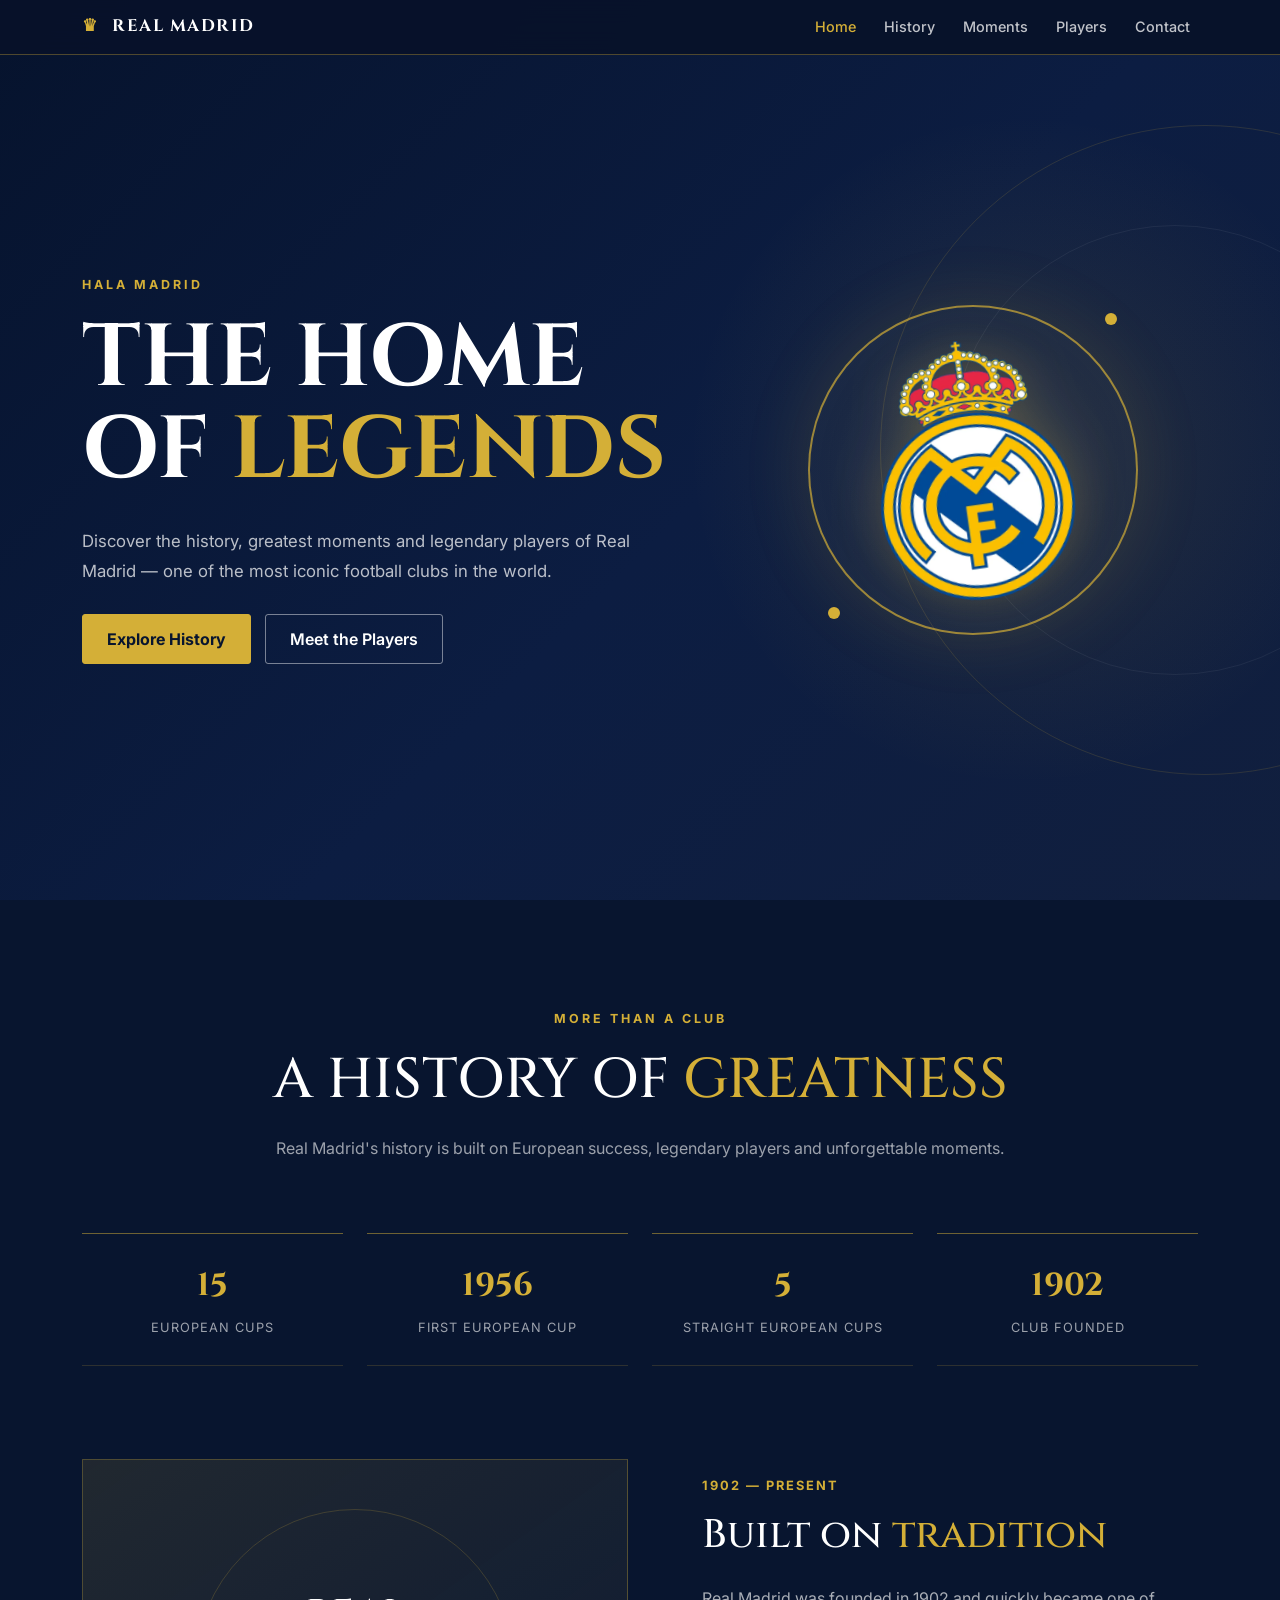
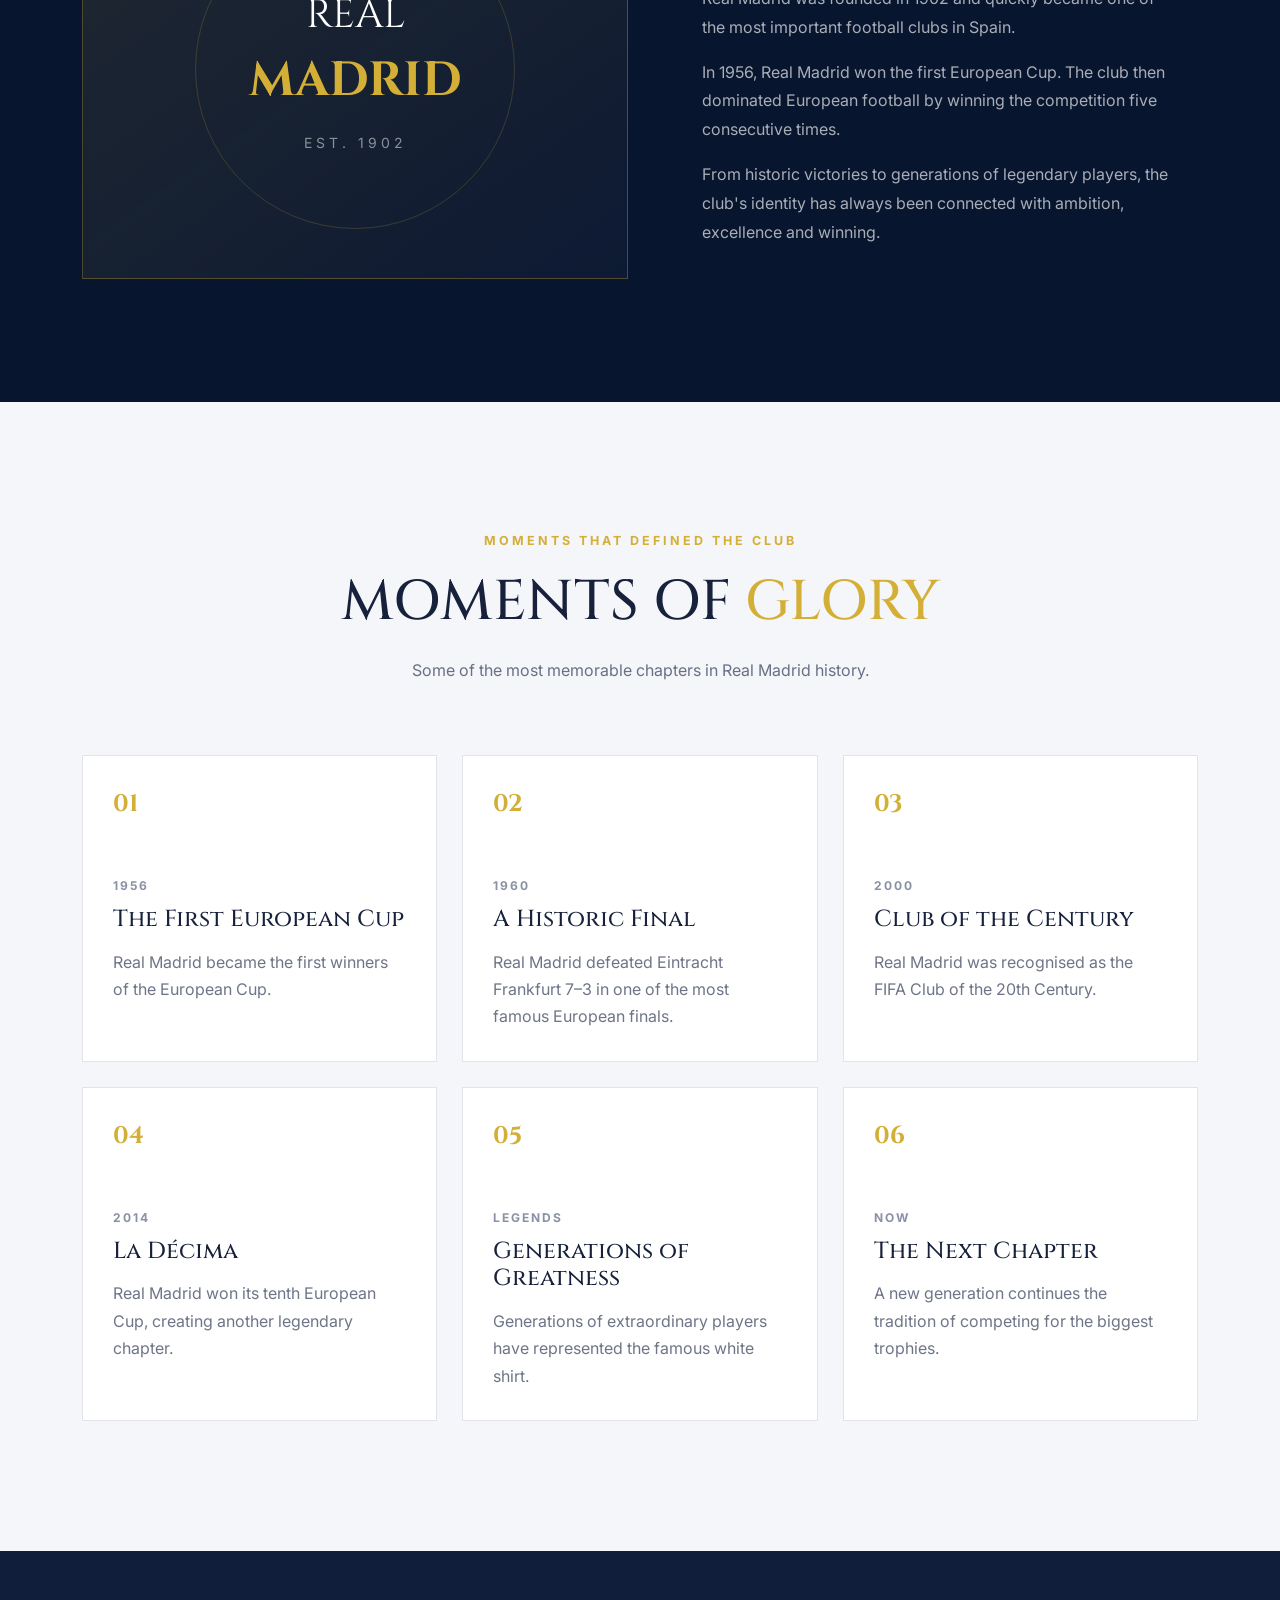
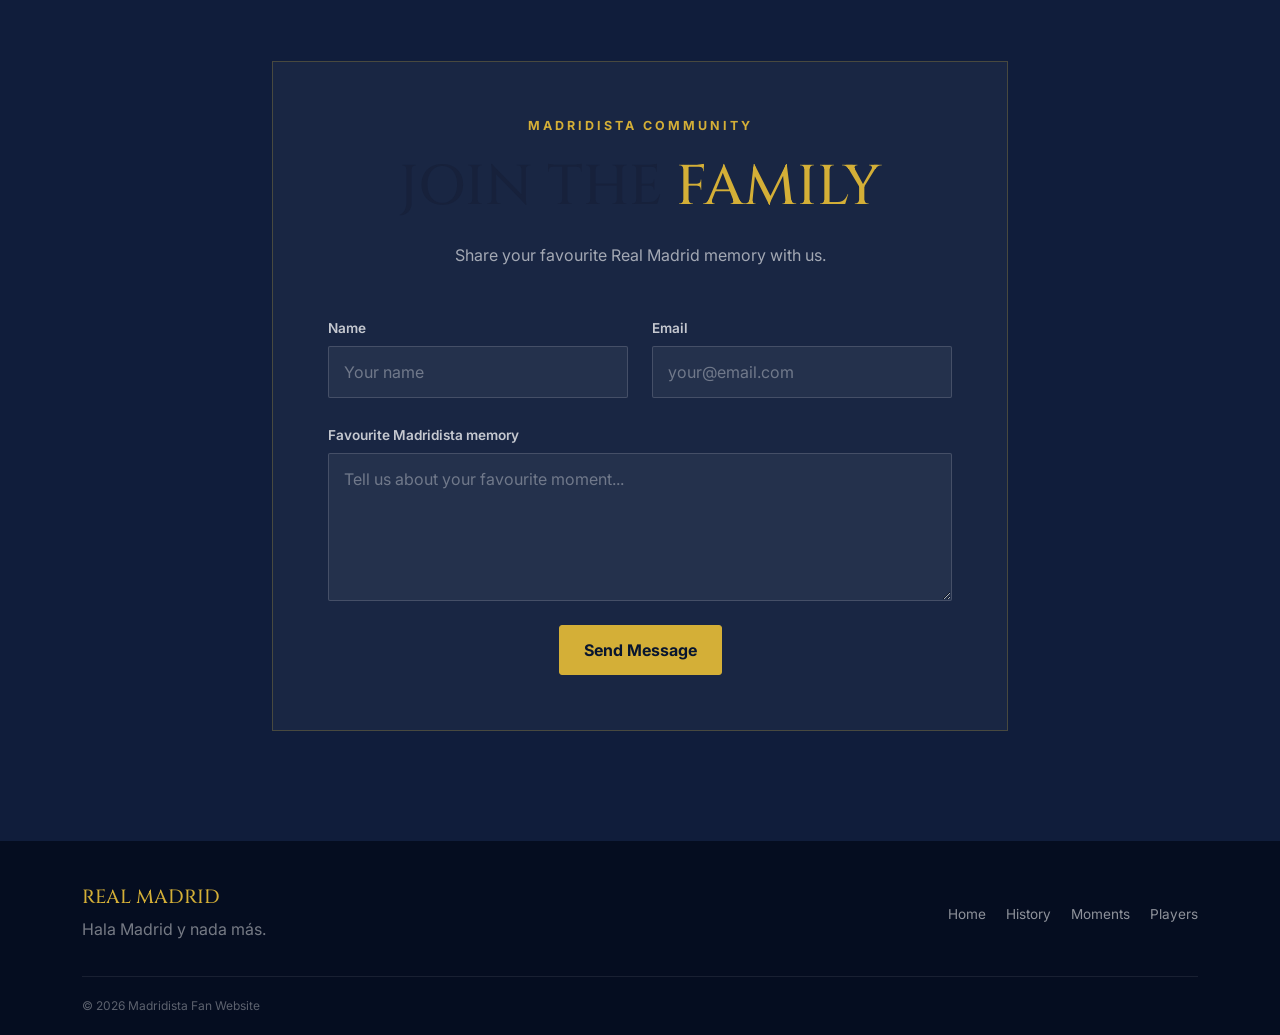
==== index.html @ 6ecec454 "Add files via upload" ====
﻿<!DOCTYPE html>
<html lang="en">
<head>
    <meta charset="UTF-8">
    <meta name="viewport" content="width=device-width, initial-scale=1.0">

    <title>Real Madrid | Madridista</title>

    <link rel="preconnect" href="https://fonts.googleapis.com">
    <link rel="preconnect" href="https://fonts.gstatic.com" crossorigin>

    <link href="https://fonts.googleapis.com/css2?family=Cinzel:wght@500;600;700&family=Inter:wght@400;500;600;700&display=swap" rel="stylesheet">

    <link href="https://cdn.jsdelivr.net/npm/bootstrap@5.3.3/dist/css/bootstrap.min.css"
          rel="stylesheet">

    <link rel="stylesheet" href="style.css">
</head>

<body>


    <nav class="navbar navbar-expand-lg navbar-dark madrid-navbar fixed-top">
        <div class="container">

            <a class="navbar-brand madrid-brand" href="index.html">
                <span class="brand-crown">♛</span>
                REAL MADRID
            </a>

            <button class="navbar-toggler"
                    type="button"
                    data-bs-toggle="collapse"
                    data-bs-target="#mainNavigation"
                    aria-controls="mainNavigation"
                    aria-expanded="false"
                    aria-label="Toggle navigation">
                <span class="navbar-toggler-icon"></span>
            </button>

            <div class="collapse navbar-collapse" id="mainNavigation">

                <ul class="navbar-nav ms-auto">

                    <li class="nav-item">
                        <a class="nav-link active" href="#home">Home</a>
                    </li>

                    <li class="nav-item">
                        <a class="nav-link" href="#history">History</a>
                    </li>

                    <li class="nav-item">
                        <a class="nav-link" href="#moments">Moments</a>
                    </li>

                    <li class="nav-item">
                        <a class="nav-link" href="players.html">Players</a>
                    </li>

                    <li class="nav-item">
                        <a class="nav-link" href="#contact">Contact</a>
                    </li>

                </ul>

            </div>
        </div>
    </nav>


    <main>


        <header id="home" class="home-hero">

            <div class="container">
                <div class="row align-items-center home-hero-row">


                    <div class="col-lg-7 order-2 order-lg-1">

                        <div class="hero-content">

                            <p class="hero-label">
                                HALA MADRID
                            </p>

                            <h1>
                                THE HOME OF
                                <span>LEGENDS</span>
                            </h1>

                            <p class="hero-description">
                                Discover the history, greatest moments and legendary
                                players of Real Madrid — one of the most iconic
                                football clubs in the world.
                            </p>

                            <div class="hero-buttons">

                                <a href="#history" class="btn madrid-btn">
                                    Explore History
                                </a>

                                <a href="players.html" class="btn madrid-btn-outline">
                                    Meet the Players
                                </a>

                            </div>

                        </div>

                    </div>


                    <div class="col-lg-5 order-1 order-lg-2">

                        <div class="hero-crest-wrapper">

                            <div class="hero-circle">

                                <img src="real-madrid.png"
                                     alt="Real Madrid Crest"
                                     class="real-madrid-crest">

                            </div>

                            <div class="hero-decoration decoration-one"></div>
                            <div class="hero-decoration decoration-two"></div>

                        </div>

                    </div>

                </div>
            </div>

        </header>


        <section id="history" class="history-section">

            <div class="container">

                <div class="section-heading text-center">

                    <p class="section-label">
                        MORE THAN A CLUB
                    </p>

                    <h2>
                        A HISTORY OF <span>GREATNESS</span>
                    </h2>

                    <p>
                        Real Madrid's history is built on European success,
                        legendary players and unforgettable moments.
                    </p>

                </div>


                <div class="row g-4 history-stats">

                    <div class="col-6 col-lg-3">

                        <div class="history-stat">
                            <span class="stat-number">15</span>
                            <span class="stat-title">European Cups</span>
                        </div>

                    </div>

                    <div class="col-6 col-lg-3">

                        <div class="history-stat">
                            <span class="stat-number">1956</span>
                            <span class="stat-title">First European Cup</span>
                        </div>

                    </div>

                    <div class="col-6 col-lg-3">

                        <div class="history-stat">
                            <span class="stat-number">5</span>
                            <span class="stat-title">Straight European Cups</span>
                        </div>

                    </div>

                    <div class="col-6 col-lg-3">

                        <div class="history-stat">
                            <span class="stat-number">1902</span>
                            <span class="stat-title">Club Founded</span>
                        </div>

                    </div>

                </div>


                <div class="row align-items-center history-story">

                    <div class="col-lg-6">

                        <div class="history-image-box">

                            <div class="history-image-content">
                                <span>REAL</span>
                                <strong>MADRID</strong>
                                <small>EST. 1902</small>
                            </div>

                        </div>

                    </div>


                    <div class="col-lg-6">

                        <article class="history-text">

                            <p class="history-year">
                                1902 — PRESENT
                            </p>

                            <h3>
                                Built on <span>tradition</span>
                            </h3>

                            <p>
                                Real Madrid was founded in 1902 and quickly became
                                one of the most important football clubs in Spain.
                            </p>

                            <p>
                                In 1956, Real Madrid won the first European Cup.
                                The club then dominated European football by winning
                                the competition five consecutive times.
                            </p>

                            <p>
                                From historic victories to generations of legendary
                                players, the club's identity has always been connected
                                with ambition, excellence and winning.
                            </p>

                        </article>

                    </div>

                </div>

            </div>

        </section>


        <section id="moments" class="moments-section">

            <div class="container">

                <div class="section-heading text-center">

                    <p class="section-label">
                        MOMENTS THAT DEFINED THE CLUB
                    </p>

                    <h2>
                        MOMENTS OF <span>GLORY</span>
                    </h2>

                    <p>
                        Some of the most memorable chapters in Real Madrid history.
                    </p>

                </div>


                <div class="moments-grid">

                    <article class="moment-card">

                        <div class="moment-number">
                            01
                        </div>

                        <div class="moment-content">

                            <span>1956</span>

                            <h3>
                                The First European Cup
                            </h3>

                            <p>
                                Real Madrid became the first winners of the
                                European Cup.
                            </p>

                        </div>

                    </article>


                    <article class="moment-card">

                        <div class="moment-number">
                            02
                        </div>

                        <div class="moment-content">

                            <span>1960</span>

                            <h3>
                                A Historic Final
                            </h3>

                            <p>
                                Real Madrid defeated Eintracht Frankfurt
                                7–3 in one of the most famous European finals.
                            </p>

                        </div>

                    </article>


                    <article class="moment-card">

                        <div class="moment-number">
                            03
                        </div>

                        <div class="moment-content">

                            <span>2000</span>

                            <h3>
                                Club of the Century
                            </h3>

                            <p>
                                Real Madrid was recognised as the FIFA Club
                                of the 20th Century.
                            </p>

                        </div>

                    </article>


                    <article class="moment-card">

                        <div class="moment-number">
                            04
                        </div>

                        <div class="moment-content">

                            <span>2014</span>

                            <h3>
                                La Décima
                            </h3>

                            <p>
                                Real Madrid won its tenth European Cup,
                                creating another legendary chapter.
                            </p>

                        </div>

                    </article>


                    <article class="moment-card">

                        <div class="moment-number">
                            05
                        </div>

                        <div class="moment-content">

                            <span>LEGENDS</span>

                            <h3>
                                Generations of Greatness
                            </h3>

                            <p>
                                Generations of extraordinary players have
                                represented the famous white shirt.
                            </p>

                        </div>

                    </article>


                    <article class="moment-card">

                        <div class="moment-number">
                            06
                        </div>

                        <div class="moment-content">

                            <span>NOW</span>

                            <h3>
                                The Next Chapter
                            </h3>

                            <p>
                                A new generation continues the tradition
                                of competing for the biggest trophies.
                            </p>

                        </div>

                    </article>

                </div>

            </div>

        </section>


        <section id="contact" class="contact-section">

            <div class="container">

                <div class="row justify-content-center">

                    <div class="col-lg-8">

                        <div class="contact-card">

                            <div class="section-heading text-center">

                                <p class="section-label">
                                    MADRIDISTA COMMUNITY
                                </p>

                                <h2>
                                    JOIN THE <span>FAMILY</span>
                                </h2>

                                <p>
                                    Share your favourite Real Madrid memory
                                    with us.
                                </p>

                            </div>


                            <div class="mobile-message">
                                📱 You are viewing the Madridista experience
                                on a mobile device.
                            </div>


                            <form>

                                <div class="row g-4">

                                    <div class="col-md-6">

                                        <label for="name" class="form-label">
                                            Name
                                        </label>

                                        <input type="text"
                                               id="name"
                                               class="form-control"
                                               placeholder="Your name">

                                    </div>


                                    <div class="col-md-6">

                                        <label for="email" class="form-label">
                                            Email
                                        </label>

                                        <input type="email"
                                               id="email"
                                               class="form-control"
                                               placeholder="your@email.com">

                                    </div>


                                    <div class="col-12">

                                        <label for="message" class="form-label">
                                            Favourite Madridista memory
                                        </label>

                                        <textarea id="message"
                                                  class="form-control"
                                                  rows="5"
                                                  placeholder="Tell us about your favourite moment..."></textarea>

                                    </div>


                                    <div class="col-12 text-center">

                                        <button type="submit"
                                                class="btn madrid-btn">
                                            Send Message
                                        </button>

                                    </div>

                                </div>

                            </form>

                        </div>

                    </div>

                </div>

            </div>

        </section>

    </main>


    <footer class="madrid-footer">

        <div class="container">

            <div class="footer-content">

                <div>
                    <h3>REAL MADRID</h3>
                    <p>
                        Hala Madrid y nada más.
                    </p>
                </div>

                <div class="footer-links">

                    <a href="#home">Home</a>
                    <a href="#history">History</a>
                    <a href="#moments">Moments</a>
                    <a href="players.html">Players</a>

                </div>

            </div>


            <div class="footer-bottom">

                <p>
                    © 2026 Madridista Fan Website
                </p>

            </div>

        </div>

    </footer>


    <script src="https://cdn.jsdelivr.net/npm/bootstrap@5.3.3/dist/js/bootstrap.bundle.min.js"></script>

</body>
</html>
---- style.css ----
html {
    scroll-behavior: smooth;
}

body {
    margin: 0;
    padding: 0;
    font-family: "Inter", sans-serif;
    color: #17213b;
    background: #f5f6fa;
    overflow-x: hidden;
}

section {
    scroll-margin-top: 80px;
}

h1,
h2,
h3,
h4 {
    font-family: "Cinzel", serif;
}

a {
    text-decoration: none;
}


.madrid-navbar {
    background: rgba(8, 18, 42, 0.96);
    border-bottom: 1px solid rgba(212, 175, 55, 0.35);
    backdrop-filter: blur(12px);
}

.madrid-brand {
    font-family: "Cinzel", serif;
    font-size: 1.05rem;
    font-weight: 700;
    letter-spacing: 1.5px;
    color: #ffffff !important;
}

.brand-crown {
    color: #d4af37;
    margin-right: 8px;
}

.madrid-navbar .nav-link {
    color: rgba(255, 255, 255, 0.75) !important;
    font-size: 0.9rem;
    font-weight: 500;
    margin-left: 12px;
    transition: 0.3s ease;
}

    .madrid-navbar .nav-link:hover,
    .madrid-navbar .nav-link.active {
        color: #d4af37 !important;
    }

.navbar-toggler {
    border-color: rgba(212, 175, 55, 0.5);
}


.home-hero {
    position: relative;
    min-height: 100vh;
    display: flex;
    align-items: center;
    background: radial-gradient( circle at 80% 50%, rgba(212, 175, 55, 0.12), transparent 30% ), linear-gradient( 135deg, #06132d 0%, #0c1d42 55%, #111f3e 100% );
    color: white;
    padding: 120px 0 80px;
    overflow: hidden;
}

    .home-hero::before {
        content: "";
        position: absolute;
        width: 650px;
        height: 650px;
        border: 1px solid rgba(212, 175, 55, 0.15);
        border-radius: 50%;
        right: -250px;
        top: 50%;
        transform: translateY(-50%);
    }

    .home-hero::after {
        content: "";
        position: absolute;
        width: 450px;
        height: 450px;
        border: 1px solid rgba(255, 255, 255, 0.06);
        border-radius: 50%;
        right: -120px;
        top: 50%;
        transform: translateY(-50%);
    }

.home-hero-row {
    position: relative;
    z-index: 2;
}

.hero-content {
    max-width: 700px;
}

.hero-label,
.section-label {
    color: #d4af37;
    font-size: 0.78rem;
    font-weight: 700;
    letter-spacing: 3px;
    margin-bottom: 18px;
}

.hero-content h1 {
    font-size: clamp(2.8rem, 7vw, 6rem);
    line-height: 1.05;
    margin: 0;
    font-weight: 700;
}

    .hero-content h1 span,
    .section-heading h2 span {
        color: #d4af37;
    }

.hero-description {
    max-width: 580px;
    margin: 28px 0;
    color: rgba(255, 255, 255, 0.72);
    font-size: 1.05rem;
    line-height: 1.8;
}

.hero-buttons {
    display: flex;
    flex-wrap: wrap;
    gap: 14px;
}

.madrid-btn {
    background: #d4af37;
    color: #08152f;
    border: 1px solid #d4af37;
    padding: 12px 24px;
    border-radius: 3px;
    font-weight: 700;
    transition: 0.3s ease;
}

    .madrid-btn:hover {
        background: #ffffff;
        border-color: #ffffff;
        color: #08152f;
        transform: translateY(-2px);
    }

.madrid-btn-outline {
    color: #ffffff;
    border: 1px solid rgba(255, 255, 255, 0.45);
    padding: 12px 24px;
    border-radius: 3px;
    font-weight: 600;
    transition: 0.3s ease;
}

    .madrid-btn-outline:hover {
        color: #d4af37;
        border-color: #d4af37;
        transform: translateY(-2px);
    }


.hero-crest-wrapper {
    min-height: 450px;
    display: flex;
    justify-content: center;
    align-items: center;
    position: relative;
}

.hero-circle {
    width: 330px;
    height: 330px;
    border-radius: 50%;
    border: 2px solid rgba(212, 175, 55, 0.7);
    background: radial-gradient( circle, rgba(255, 255, 255, 0.08), rgba(255, 255, 255, 0.01) 65% );
    display: flex;
    align-items: center;
    justify-content: center;
    box-shadow: 0 0 70px rgba(212, 175, 55, 0.12), inset 0 0 50px rgba(255, 255, 255, 0.03);
}

.crest-placeholder {
    width: 220px;
    height: 260px;
    border: 2px solid #d4af37;
    border-radius: 50% 50% 45% 45%;
    display: flex;
    justify-content: center;
    align-items: center;
    color: #d4af37;
    font-family: "Cinzel", serif;
    font-size: 4rem;
    font-weight: 700;
    transform: rotate(-8deg);
    background: rgba(255, 255, 255, 0.025);
}

.hero-decoration {
    position: absolute;
    width: 12px;
    height: 12px;
    background: #d4af37;
    border-radius: 50%;
}

.decoration-one {
    top: 15%;
    right: 18%;
}

.decoration-two {
    bottom: 17%;
    left: 18%;
}


.section-heading {
    max-width: 750px;
    margin: 0 auto 60px;
}

    .section-heading h2 {
        font-size: clamp(2rem, 5vw, 3.5rem);
        margin-bottom: 20px;
    }

    .section-heading p:last-child {
        color: #687086;
        line-height: 1.8;
    }


.history-section {
    background: #08152f;
    color: white;
    padding: 110px 0;
}

    .history-section .section-heading p:last-child {
        color: rgba(255, 255, 255, 0.6);
    }

.history-stats {
    margin-bottom: 80px;
}

.history-stat {
    height: 100%;
    padding: 28px 15px;
    text-align: center;
    border-top: 1px solid rgba(212, 175, 55, 0.5);
    border-bottom: 1px solid rgba(212, 175, 55, 0.18);
}

.stat-number {
    display: block;
    color: #d4af37;
    font-family: "Cinzel", serif;
    font-size: 2rem;
    font-weight: 700;
}

.stat-title {
    display: block;
    margin-top: 8px;
    color: rgba(255, 255, 255, 0.6);
    font-size: 0.8rem;
    text-transform: uppercase;
    letter-spacing: 1px;
}

.history-story {
    margin-top: 30px;
}

.history-image-box {
    min-height: 420px;
    border: 1px solid rgba(212, 175, 55, 0.3);
    background: linear-gradient( 145deg, rgba(212, 175, 55, 0.12), rgba(255, 255, 255, 0.02) );
    display: flex;
    justify-content: center;
    align-items: center;
    position: relative;
    overflow: hidden;
}

    .history-image-box::before {
        content: "";
        position: absolute;
        width: 320px;
        height: 320px;
        border: 1px solid rgba(212, 175, 55, 0.2);
        border-radius: 50%;
    }

.history-image-content {
    text-align: center;
    position: relative;
    z-index: 1;
}

    .history-image-content span {
        display: block;
        color: #ffffff;
        font-family: "Cinzel", serif;
        font-size: 2.5rem;
    }

    .history-image-content strong {
        display: block;
        color: #d4af37;
        font-family: "Cinzel", serif;
        font-size: 3rem;
    }

    .history-image-content small {
        display: block;
        margin-top: 15px;
        color: rgba(255, 255, 255, 0.5);
        letter-spacing: 4px;
    }

.history-text {
    padding: 30px 20px 30px 50px;
}

.history-year {
    color: #d4af37;
    font-size: 0.8rem;
    font-weight: 700;
    letter-spacing: 2px;
}

.history-text h3 {
    font-size: 2.5rem;
    margin: 15px 0 25px;
}

    .history-text h3 span {
        color: #d4af37;
    }

.history-text p:not(.history-year) {
    color: rgba(255, 255, 255, 0.65);
    line-height: 1.8;
}


.moments-section {
    background: #f5f6fa;
    padding: 110px 0;
}

.moments-grid {
    display: grid;
    grid-template-columns: 1fr;
    gap: 22px;
}

.moment-card {
    min-height: 280px;
    background: white;
    border: 1px solid #e1e4eb;
    padding: 30px;
    position: relative;
    overflow: hidden;
    transition: 0.35s ease;
}

    .moment-card::before {
        content: "";
        position: absolute;
        width: 100%;
        height: 3px;
        background: #d4af37;
        top: 0;
        left: 0;
        transform: scaleX(0);
        transform-origin: left;
        transition: 0.35s ease;
    }

    .moment-card:hover {
        transform: translateY(-7px);
        border-color: rgba(212, 175, 55, 0.6);
        box-shadow: 0 18px 40px rgba(8, 21, 47, 0.1);
    }

        .moment-card:hover::before {
            transform: scaleX(1);
        }

.moment-number {
    color: #d4af37;
    font-family: "Cinzel", serif;
    font-size: 1.5rem;
    font-weight: 700;
}

.moment-content {
    margin-top: 50px;
}

    .moment-content span {
        color: #8991a4;
        font-size: 0.75rem;
        font-weight: 700;
        letter-spacing: 2px;
    }

    .moment-content h3 {
        margin: 10px 0 15px;
        font-size: 1.45rem;
    }

    .moment-content p {
        color: #6d7587;
        line-height: 1.7;
        margin: 0;
    }


.contact-section {
    background: #101d3b;
    padding: 110px 0;
}

.contact-card {
    padding: 55px;
    background: rgba(255, 255, 255, 0.04);
    border: 1px solid rgba(212, 175, 55, 0.25);
}

.contact-section .section-heading {
    margin-bottom: 45px;
}

    .contact-section .section-heading p:last-child {
        color: rgba(255, 255, 255, 0.6);
    }

.contact-section .form-label {
    color: rgba(255, 255, 255, 0.75);
    font-size: 0.85rem;
    font-weight: 600;
}

.contact-section .form-control {
    background: rgba(255, 255, 255, 0.05);
    border: 1px solid rgba(255, 255, 255, 0.15);
    border-radius: 2px;
    color: white;
    padding: 13px 15px;
}

    .contact-section .form-control::placeholder {
        color: rgba(255, 255, 255, 0.35);
    }

    .contact-section .form-control:focus {
        background: rgba(255, 255, 255, 0.07);
        border-color: #d4af37;
        box-shadow: 0 0 0 0.15rem rgba(212, 175, 55, 0.1);
        color: white;
    }


.mobile-message {
    display: block;
    margin-bottom: 25px;
    padding: 12px 15px;
    background: rgba(212, 175, 55, 0.1);
    border-left: 3px solid #d4af37;
    color: rgba(255, 255, 255, 0.7);
    font-size: 0.8rem;
}


.madrid-footer {
    background: #050d20;
    color: white;
    padding: 45px 0 20px;
}

.footer-content {
    display: flex;
    justify-content: space-between;
    gap: 30px;
    align-items: center;
}

    .footer-content h3 {
        color: #d4af37;
        font-size: 1.2rem;
        margin-bottom: 8px;
    }

    .footer-content p {
        color: rgba(255, 255, 255, 0.45);
        margin: 0;
    }

.footer-links {
    display: flex;
    flex-wrap: wrap;
    gap: 20px;
}

    .footer-links a {
        color: rgba(255, 255, 255, 0.55);
        font-size: 0.85rem;
        transition: 0.3s ease;
    }

        .footer-links a:hover {
            color: #d4af37;
        }

.footer-bottom {
    margin-top: 35px;
    padding-top: 20px;
    border-top: 1px solid rgba(255, 255, 255, 0.08);
}

    .footer-bottom p {
        margin: 0;
        color: rgba(255, 255, 255, 0.35);
        font-size: 0.75rem;
    }


@media (min-width: 768px) {

    .moments-grid {
        grid-template-columns: repeat(2, 1fr);
    }

    .hero-content h1 {
        font-size: 4.5rem;
    }

    .section-heading {
        margin-bottom: 70px;
    }

    .mobile-message {
        display: none;
    }
}


@media (min-width: 1200px) {

    .moments-grid {
        grid-template-columns: repeat(3, 1fr);
        gap: 25px;
    }

    .moments-section {
        padding: 130px 0;
    }

    .moment-card {
        min-height: 300px;
    }

    .hero-content h1 {
        font-size: 5.5rem;
    }
}


@media (max-width: 767.98px) {

    .madrid-navbar .nav-link {
        margin-left: 0;
        padding: 10px 0;
    }

    .home-hero {
        padding: 125px 0 70px;
    }

    .hero-content {
        text-align: center;
    }

        .hero-content h1 {
            font-size: 3rem;
        }

    .hero-description {
        font-size: 0.95rem;
        margin-left: auto;
        margin-right: auto;
    }

    .hero-buttons {
        justify-content: center;
    }

    .hero-crest-wrapper {
        min-height: 280px;
        margin-bottom: 25px;
    }

    .hero-circle {
        width: 230px;
        height: 230px;
    }

    .crest-placeholder {
        width: 150px;
        height: 185px;
        font-size: 2.8rem;
    }

    .history-section,
    .moments-section,
    .contact-section {
        padding: 80px 0;
    }

    .history-image-box {
        min-height: 300px;
        margin-bottom: 25px;
    }

    .history-text {
        padding: 20px 0;
    }

        .history-text h3 {
            font-size: 2rem;
        }

    .contact-card {
        padding: 30px 20px;
    }

    .footer-content {
        flex-direction: column;
        align-items: flex-start;
    }
}


@media (max-width: 400px) {

    .hero-content h1 {
        font-size: 2.5rem;
    }

    .hero-buttons {
        flex-direction: column;
    }

        .hero-buttons .btn {
            width: 100%;
        }

    .hero-circle {
        width: 200px;
        height: 200px;
    }

    .crest-placeholder {
        width: 130px;
        height: 165px;
        font-size: 2.3rem;
    }

    .section-heading h2 {
        font-size: 1.8rem;
    }
}

.real-madrid-crest {
    width: 220px;
    height: 260px;
    object-fit: contain;
    filter: drop-shadow(0 0 25px rgba(212, 175, 55, 0.25));
    transform: rotate(-8deg);
}


@media (max-width: 767.98px) {

    .real-madrid-crest {
        width: 150px;
        height: 185px;
    }
}


.players-hero {
    min-height: 55vh;
    display: flex;
    align-items: center;
    padding: 140px 0 80px;
    background: radial-gradient( circle at 80% 40%, rgba(212, 175, 55, 0.14), transparent 30% ), linear-gradient( 135deg, #06132d, #0c1d42 );
    color: white;
}

.players-hero-content {
    max-width: 850px;
}

.players-hero h1 {
    font-family: "Cinzel", serif;
    font-size: clamp(2.8rem, 7vw, 5.5rem);
    line-height: 1.05;
    margin: 0 0 25px;
}

    .players-hero h1 span {
        display: block;
        color: #d4af37;
    }

.players-hero-content > p:last-child {
    max-width: 600px;
    color: rgba(255, 255, 255, 0.65);
    line-height: 1.8;
}


.players-section {
    background: #f5f6fa;
    padding: 100px 0;
}


.position-heading {
    display: flex;
    align-items: center;
    gap: 22px;
    margin: 70px 0 30px;
}

    .position-heading > span {
        color: #d4af37;
        font-family: "Cinzel", serif;
        font-size: 2rem;
        font-weight: 700;
    }

    .position-heading p {
        margin: 0 0 3px;
        color: #9a8060;
        font-size: 0.7rem;
        font-weight: 700;
        letter-spacing: 2px;
    }

    .position-heading h2 {
        margin: 0;
        color: #08152f;
        font-size: 2rem;
    }


.players-grid {
    display: grid;
    grid-template-columns: 1fr;
    gap: 24px;
}


.player-card {
    height: 430px;
    perspective: 1200px;
}

.player-card-inner {
    width: 100%;
    height: 100%;
    position: relative;
    transform-style: preserve-3d;
    transition: transform 0.8s ease;
}

.player-card:hover .player-card-inner {
    transform: rotateY(180deg);
}


.player-card-front,
.player-card-back {
    position: absolute;
    inset: 0;
    width: 100%;
    height: 100%;
    backface-visibility: hidden;
    -webkit-backface-visibility: hidden;
    overflow: hidden;
}


.player-card-front {
    background: radial-gradient( circle at 50% 30%, rgba(212, 175, 55, 0.16), transparent 30% ), linear-gradient( 145deg, #071632, #10254c );
    border: 1px solid rgba(212, 175, 55, 0.45);
    color: white;
    display: flex;
    flex-direction: column;
    justify-content: flex-end;
    padding: 30px;
    box-shadow: 0 20px 40px rgba(5, 13, 32, 0.18);
}


    .player-card-front::before {
        content: "";
        position: absolute;
        inset: 10px;
        border: 1px solid rgba(212, 175, 55, 0.22);
        pointer-events: none;
    }


.player-position {
    position: absolute;
    top: 25px;
    left: 28px;
    color: #d4af37;
    font-size: 0.75rem;
    font-weight: 700;
    letter-spacing: 2px;
}


.player-rating {
    position: absolute;
    top: 24px;
    right: 28px;
    color: white;
    font-family: "Cinzel", serif;
    font-size: 1.3rem;
    font-weight: 700;
}


.player-number {
    position: absolute;
    right: 20px;
    bottom: 85px;
    color: rgba(255, 255, 255, 0.035);
    font-family: "Cinzel", serif;
    font-size: 9rem;
    font-weight: 700;
    line-height: 1;
}


.player-symbol {
    position: absolute;
    top: 50%;
    left: 50%;
    transform: translate(-50%, -58%);
    width: 170px;
    height: 210px;
    border: 1px solid rgba(212, 175, 55, 0.35);
    border-radius: 50% 50% 45% 45%;
    display: flex;
    align-items: center;
    justify-content: center;
    color: rgba(212, 175, 55, 0.65);
    font-family: "Cinzel", serif;
    font-size: 2.2rem;
    font-weight: 700;
}


.player-info {
    position: relative;
    z-index: 2;
}

    .player-info h3 {
        margin: 0;
        color: white;
        font-size: 1.7rem;
        letter-spacing: 1px;
    }

    .player-info p {
        margin: 7px 0 0;
        color: rgba(255, 255, 255, 0.55);
        font-size: 0.8rem;
        text-transform: uppercase;
        letter-spacing: 2px;
    }


.player-card-back {
    transform: rotateY(180deg);
    background: linear-gradient( 145deg, #d4af37, #b88d20 );
    color: #08152f;
    padding: 35px;
    display: flex;
    flex-direction: column;
    justify-content: center;
    text-align: center;
}

    .player-card-back::before {
        content: "";
        position: absolute;
        inset: 10px;
        border: 1px solid rgba(8, 21, 47, 0.35);
    }

.back-number {
    font-family: "Cinzel", serif;
    font-size: 4rem;
    font-weight: 700;
    opacity: 0.25;
}

.player-card-back h3 {
    position: relative;
    margin: 5px 0;
    font-size: 2rem;
}

.player-card-back > p {
    position: relative;
    margin-bottom: 30px;
    font-size: 0.8rem;
    font-weight: 700;
    text-transform: uppercase;
    letter-spacing: 2px;
    opacity: 0.65;
}


.player-stats {
    position: relative;
    display: grid;
    grid-template-columns: repeat(2, 1fr);
    gap: 15px;
}

    .player-stats div {
        padding: 14px 8px;
        border-top: 1px solid rgba(8, 21, 47, 0.3);
    }

    .player-stats strong {
        display: block;
        font-family: "Cinzel", serif;
        font-size: 1.2rem;
    }

    .player-stats span {
        display: block;
        margin-top: 4px;
        font-size: 0.6rem;
        font-weight: 700;
        letter-spacing: 1px;
        opacity: 0.6;
    }


.simple-player-card {
    position: relative;
    min-height: 180px;
    padding: 30px;
    background: white;
    border: 1px solid #e1e4eb;
    overflow: hidden;
    transition: transform 0.3s ease, border-color 0.3s ease, box-shadow 0.3s ease;
}

    .simple-player-card:hover {
        transform: translateY(-6px);
        border-color: rgba(212, 175, 55, 0.7);
        box-shadow: 0 15px 35px rgba(8, 21, 47, 0.1);
    }

    .simple-player-card > span {
        color: #d4af37;
        font-family: "Cinzel", serif;
        font-size: 1.7rem;
        font-weight: 700;
    }

    .simple-player-card h3 {
        margin: 25px 0 5px;
        color: #08152f;
        font-size: 1.2rem;
    }

    .simple-player-card p {
        margin: 0;
        color: #8a91a2;
        font-size: 0.75rem;
        text-transform: uppercase;
        letter-spacing: 1.5px;
    }


.squad-table-section {
    margin-top: 120px;
}

.madrid-table {
    margin-top: 20px;
    background: white;
    border: 1px solid #e1e4eb;
    vertical-align: middle;
}

    .madrid-table thead th {
        padding: 18px;
        background: #08152f;
        color: #d4af37;
        border: none;
        font-size: 0.75rem;
        text-transform: uppercase;
        letter-spacing: 1px;
    }

    .madrid-table tbody td {
        padding: 16px 18px;
        color: #4f586d;
        border-color: #e9ebf0;
    }

    .madrid-table tbody tr {
        transition: background 0.2s ease;
    }

        .madrid-table tbody tr:hover {
            background: rgba(212, 175, 55, 0.07);
        }

    .madrid-table tbody td:first-child {
        color: #d4af37;
        font-family: "Cinzel", serif;
        font-weight: 700;
    }


@media (min-width: 768px) {

    .players-grid {
        grid-template-columns: repeat(2, 1fr);
    }

    .player-card {
        height: 450px;
    }
}


@media (min-width: 1200px) {

    .players-grid {
        grid-template-columns: repeat(3, 1fr);
    }

    .player-card {
        height: 470px;
    }

    .simple-player-card {
        min-height: 200px;
    }
}


@media (max-width: 767.98px) {

    .players-hero {
        min-height: 50vh;
        padding: 130px 0 70px;
    }

        .players-hero h1 {
            font-size: 2.7rem;
        }

    .players-section {
        padding: 70px 0;
    }

    .position-heading {
        margin-top: 55px;
    }

        .position-heading h2 {
            font-size: 1.6rem;
        }

    .player-card {
        height: 410px;
    }

    .player-symbol {
        width: 145px;
        height: 185px;
    }

    .player-number {
        font-size: 7rem;
    }

    .simple-player-card {
        min-height: 160px;
    }

    .squad-table-section {
        margin-top: 80px;
    }

    .madrid-table {
        min-width: 650px;
    }
}


@media (max-width: 400px) {

    .players-hero h1 {
        font-size: 2.35rem;
    }

    .player-card {
        height: 390px;
    }

    .player-card-front {
        padding: 25px;
    }

    .player-info h3 {
        font-size: 1.4rem;
    }

    .player-symbol {
        width: 130px;
        height: 165px;
        font-size: 1.8rem;
    }
}
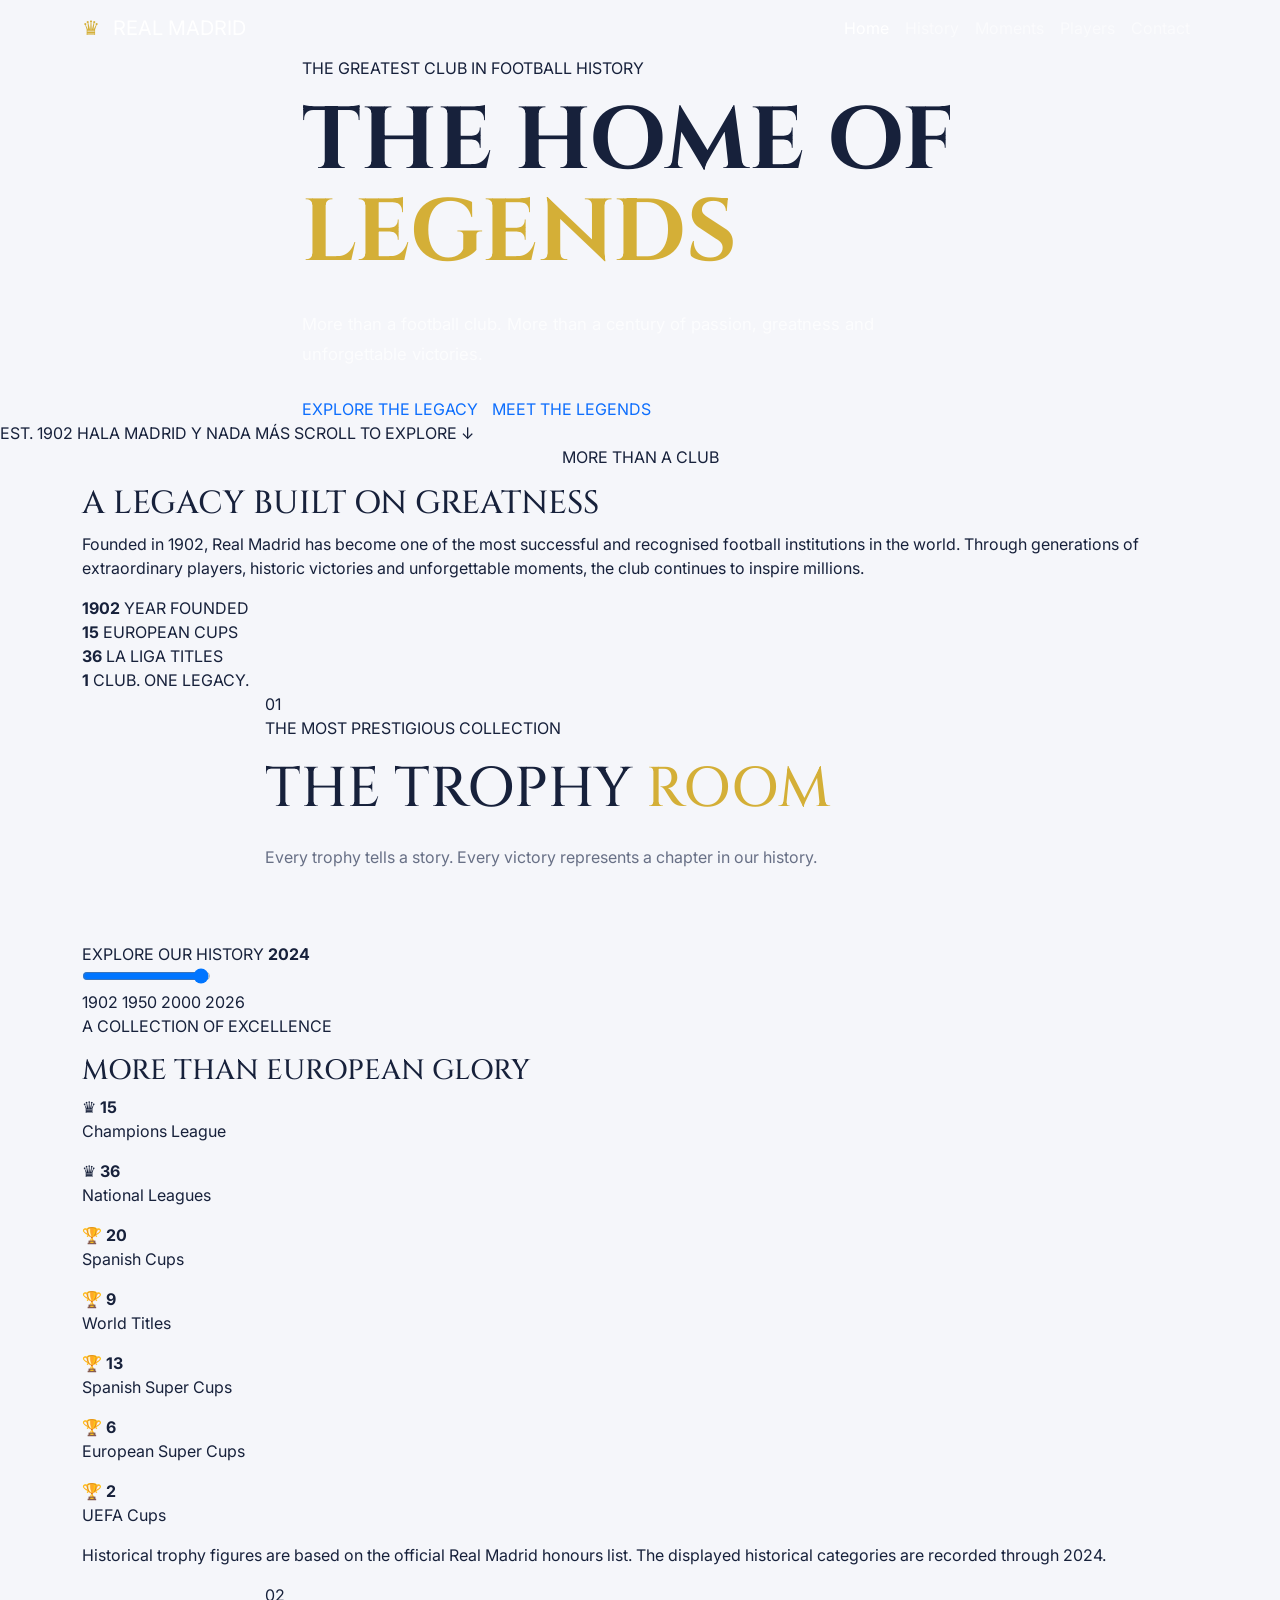
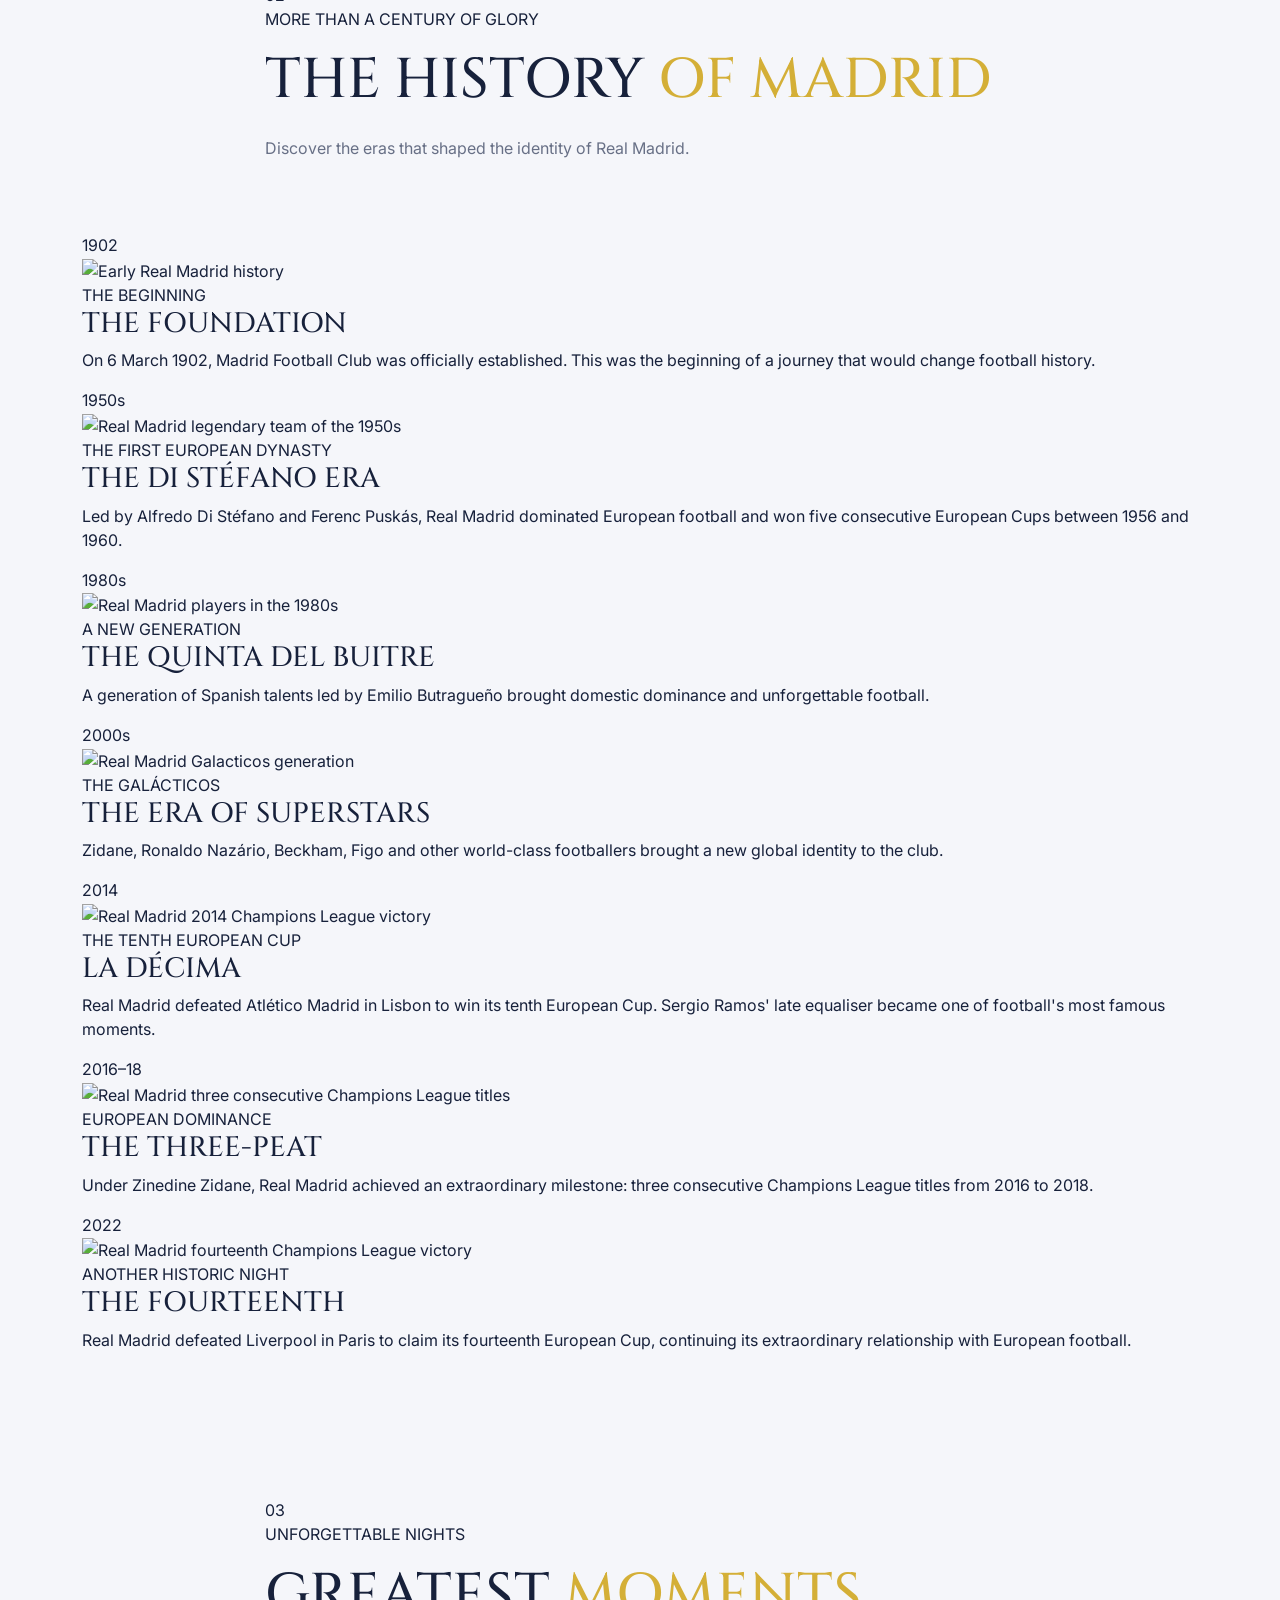
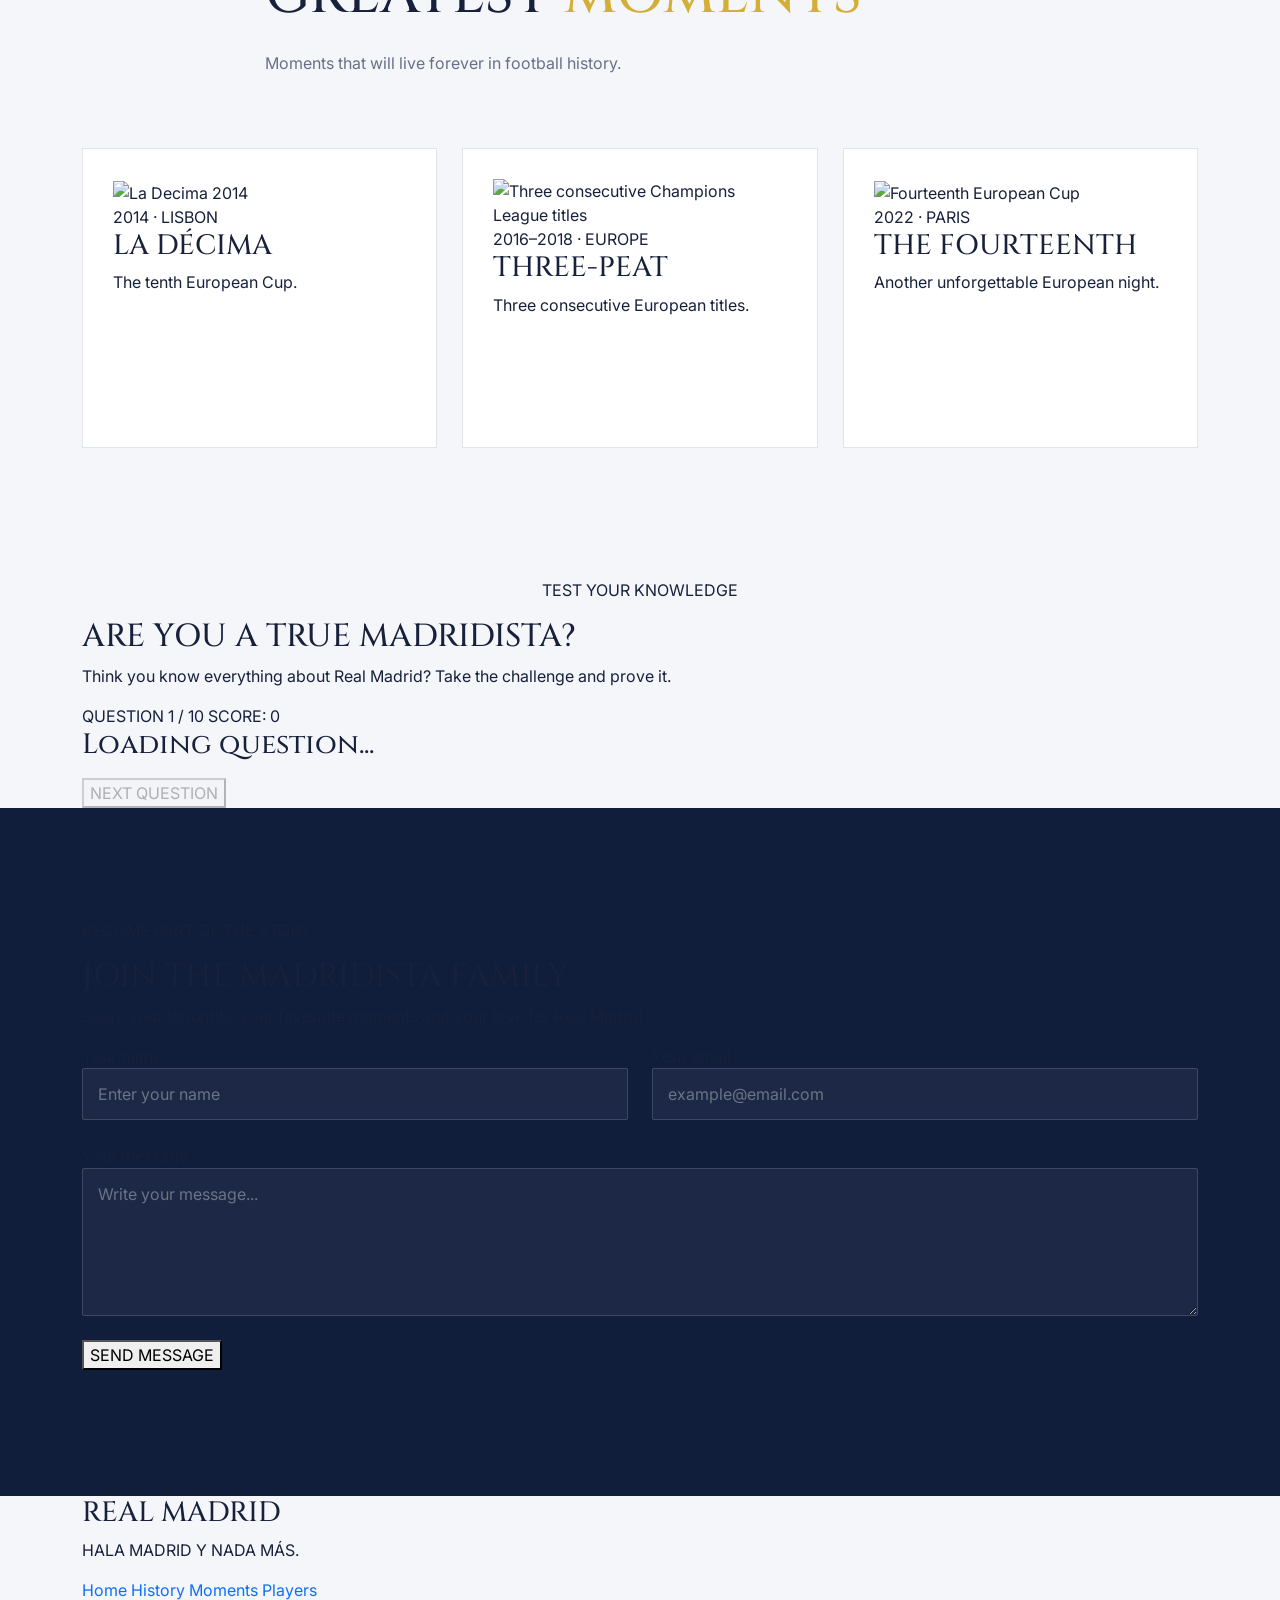
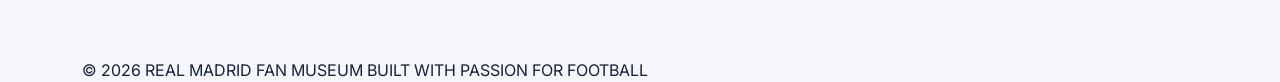
==== commit b3267f7b: "Update index.html" ====
--- a/index.html
+++ b/index.html
@@ -1,29 +1,33 @@
-﻿<!DOCTYPE html>
+<!DOCTYPE html>
 <html lang="en">
+
 <head>
     <meta charset="UTF-8">
     <meta name="viewport" content="width=device-width, initial-scale=1.0">
 
-    <title>Real Madrid | Madridista</title>
+    <meta name="description" content="Explore the history, trophies and legendary moments of Real Madrid.">
+
+    <title>Real Madrid | The Legacy Museum</title>
+
+    <link rel="icon" type="image/png" href="images/real-madrid-crest.png">
 
     <link rel="preconnect" href="https://fonts.googleapis.com">
     <link rel="preconnect" href="https://fonts.gstatic.com" crossorigin>
 
-    <link href="https://fonts.googleapis.com/css2?family=Cinzel:wght@500;600;700&family=Inter:wght@400;500;600;700&display=swap" rel="stylesheet">
-
-    <link href="https://cdn.jsdelivr.net/npm/bootstrap@5.3.3/dist/css/bootstrap.min.css"
-          rel="stylesheet">
+    <link href="https://fonts.googleapis.com/css2?family=Cinzel:wght@500;600;700;800&family=Inter:wght@400;500;600;700&display=swap" rel="stylesheet">
+
+    <link href="https://cdn.jsdelivr.net/npm/bootstrap@5.3.3/dist/css/bootstrap.min.css" rel="stylesheet">
 
     <link rel="stylesheet" href="style.css">
 </head>
 
 <body>
 
-
-    <nav class="navbar navbar-expand-lg navbar-dark madrid-navbar fixed-top">
+    <nav class="navbar navbar-expand-lg navbar-dark main-navbar">
+
         <div class="container">
 
-            <a class="navbar-brand madrid-brand" href="index.html">
+            <a class="navbar-brand" href="index.html">
                 <span class="brand-crown">♛</span>
                 REAL MADRID
             </a>
@@ -31,14 +35,16 @@
             <button class="navbar-toggler"
                     type="button"
                     data-bs-toggle="collapse"
-                    data-bs-target="#mainNavigation"
-                    aria-controls="mainNavigation"
+                    data-bs-target="#mainNav"
+                    aria-controls="mainNav"
                     aria-expanded="false"
                     aria-label="Toggle navigation">
+
                 <span class="navbar-toggler-icon"></span>
+
             </button>
 
-            <div class="collapse navbar-collapse" id="mainNavigation">
+            <div class="collapse navbar-collapse" id="mainNav">
 
                 <ul class="navbar-nav ms-auto">
 
@@ -65,497 +71,830 @@
                 </ul>
 
             </div>
+
         </div>
+
     </nav>
 
-
-    <main>
-
-
-        <header id="home" class="home-hero">
-
-            <div class="container">
-                <div class="row align-items-center home-hero-row">
-
-
-                    <div class="col-lg-7 order-2 order-lg-1">
-
-                        <div class="hero-content">
-
-                            <p class="hero-label">
-                                HALA MADRID
-                            </p>
-
-                            <h1>
-                                THE HOME OF
-                                <span>LEGENDS</span>
-                            </h1>
-
-                            <p class="hero-description">
-                                Discover the history, greatest moments and legendary
-                                players of Real Madrid — one of the most iconic
-                                football clubs in the world.
-                            </p>
-
-                            <div class="hero-buttons">
-
-                                <a href="#history" class="btn madrid-btn">
-                                    Explore History
-                                </a>
-
-                                <a href="players.html" class="btn madrid-btn-outline">
-                                    Meet the Players
-                                </a>
-
-                            </div>
-
-                        </div>
-
-                    </div>
-
-
-                    <div class="col-lg-5 order-1 order-lg-2">
-
-                        <div class="hero-crest-wrapper">
-
-                            <div class="hero-circle">
-
-                                <img src="real-madrid.png"
-                                     alt="Real Madrid Crest"
-                                     class="real-madrid-crest">
-
-                            </div>
-
-                            <div class="hero-decoration decoration-one"></div>
-                            <div class="hero-decoration decoration-two"></div>
-
-                        </div>
-
-                    </div>
-
-                </div>
-            </div>
-
-        </header>
-
-
-        <section id="history" class="history-section">
-
-            <div class="container">
-
-                <div class="section-heading text-center">
-
-                    <p class="section-label">
-                        MORE THAN A CLUB
+    <header class="hero-section" id="home">
+
+        <div class="hero-overlay"></div>
+
+        <div class="container hero-content">
+
+            <p class="hero-eyebrow">
+                THE GREATEST CLUB IN FOOTBALL HISTORY
+            </p>
+
+            <h1>
+                THE HOME OF
+                <span>LEGENDS</span>
+            </h1>
+
+            <p class="hero-description">
+                More than a football club. More than a century of
+                passion, greatness and unforgettable victories.
+            </p>
+
+            <div class="hero-buttons">
+
+                <a href="#trophy-room" class="btn-gold">
+                    EXPLORE THE LEGACY
+                </a>
+
+                <a href="players.html" class="btn-outline">
+                    MEET THE LEGENDS
+                </a>
+
+            </div>
+
+        </div>
+
+        <div class="hero-bottom">
+
+            <span>EST. 1902</span>
+
+            <span>HALA MADRID Y NADA MÁS</span>
+
+            <span>SCROLL TO EXPLORE ↓</span>
+
+        </div>
+
+    </header>
+
+    <section class="intro-section">
+
+        <div class="container">
+
+            <p class="section-eyebrow text-center">
+                MORE THAN A CLUB
+            </p>
+
+            <h2 class="intro-title">
+                A LEGACY BUILT
+                <span>ON GREATNESS</span>
+            </h2>
+
+            <p class="intro-description">
+                Founded in 1902, Real Madrid has become one of the
+                most successful and recognised football institutions
+                in the world. Through generations of extraordinary
+                players, historic victories and unforgettable moments,
+                the club continues to inspire millions.
+            </p>
+
+            <div class="intro-stats">
+
+                <div class="intro-stat">
+                    <strong>1902</strong>
+                    <span>YEAR FOUNDED</span>
+                </div>
+
+                <div class="intro-stat">
+                    <strong>15</strong>
+                    <span>EUROPEAN CUPS</span>
+                </div>
+
+                <div class="intro-stat">
+                    <strong>36</strong>
+                    <span>LA LIGA TITLES</span>
+                </div>
+
+                <div class="intro-stat">
+                    <strong>1</strong>
+                    <span>CLUB. ONE LEGACY.</span>
+                </div>
+
+            </div>
+
+        </div>
+
+    </section>
+
+    <section class="trophy-section" id="trophy-room">
+
+        <div class="container">
+
+            <div class="section-heading">
+
+                <div class="section-number">01</div>
+
+                <div>
+
+                    <p class="section-eyebrow">
+                        THE MOST PRESTIGIOUS COLLECTION
                     </p>
 
                     <h2>
-                        A HISTORY OF <span>GREATNESS</span>
+                        THE TROPHY
+                        <span>ROOM</span>
                     </h2>
 
-                    <p>
-                        Real Madrid's history is built on European success,
-                        legendary players and unforgettable moments.
+                    <p class="section-description">
+                        Every trophy tells a story. Every victory
+                        represents a chapter in our history.
                     </p>
 
                 </div>
 
-
-                <div class="row g-4 history-stats">
-
-                    <div class="col-6 col-lg-3">
-
-                        <div class="history-stat">
-                            <span class="stat-number">15</span>
-                            <span class="stat-title">European Cups</span>
-                        </div>
-
-                    </div>
-
-                    <div class="col-6 col-lg-3">
-
-                        <div class="history-stat">
-                            <span class="stat-number">1956</span>
-                            <span class="stat-title">First European Cup</span>
-                        </div>
-
-                    </div>
-
-                    <div class="col-6 col-lg-3">
-
-                        <div class="history-stat">
-                            <span class="stat-number">5</span>
-                            <span class="stat-title">Straight European Cups</span>
-                        </div>
-
-                    </div>
-
-                    <div class="col-6 col-lg-3">
-
-                        <div class="history-stat">
-                            <span class="stat-number">1902</span>
-                            <span class="stat-title">Club Founded</span>
-                        </div>
-
-                    </div>
-
-                </div>
-
-
-                <div class="row align-items-center history-story">
-
-                    <div class="col-lg-6">
-
-                        <div class="history-image-box">
-
-                            <div class="history-image-content">
-                                <span>REAL</span>
-                                <strong>MADRID</strong>
-                                <small>EST. 1902</small>
-                            </div>
-
-                        </div>
-
-                    </div>
-
-
-                    <div class="col-lg-6">
-
-                        <article class="history-text">
-
-                            <p class="history-year">
-                                1902 — PRESENT
-                            </p>
-
-                            <h3>
-                                Built on <span>tradition</span>
-                            </h3>
-
-                            <p>
-                                Real Madrid was founded in 1902 and quickly became
-                                one of the most important football clubs in Spain.
-                            </p>
-
-                            <p>
-                                In 1956, Real Madrid won the first European Cup.
-                                The club then dominated European football by winning
-                                the competition five consecutive times.
-                            </p>
-
-                            <p>
-                                From historic victories to generations of legendary
-                                players, the club's identity has always been connected
-                                with ambition, excellence and winning.
-                            </p>
-
-                        </article>
-
-                    </div>
-
-                </div>
-
-            </div>
-
-        </section>
-
-
-        <section id="moments" class="moments-section">
-
-            <div class="container">
-
-                <div class="section-heading text-center">
-
-                    <p class="section-label">
-                        MOMENTS THAT DEFINED THE CLUB
+            </div>
+
+            <div class="history-controls">
+
+                <div class="history-year-info">
+
+                    <span>EXPLORE OUR HISTORY</span>
+
+                    <strong id="selectedYear">2024</strong>
+
+                </div>
+
+                <div class="history-slider-container">
+
+                    <input type="range"
+                           id="historyYearSlider"
+                           min="1902"
+                           max="2026"
+                           value="2024"
+                           step="1"
+                           aria-label="Select historical year">
+
+                    <div class="slider-labels">
+                        <span>1902</span>
+                        <span>1950</span>
+                        <span>2000</span>
+                        <span>2026</span>
+                    </div>
+
+                </div>
+
+            </div>
+
+            <div class="other-trophies" id="trophy-statistics">
+
+                <div class="other-trophies-heading">
+
+                    <p class="section-eyebrow">
+                        A COLLECTION OF EXCELLENCE
                     </p>
 
-                    <h2>
-                        MOMENTS OF <span>GLORY</span>
-                    </h2>
-
-                    <p>
-                        Some of the most memorable chapters in Real Madrid history.
+                    <h3>
+                        MORE THAN
+                        <span>EUROPEAN GLORY</span>
+                    </h3>
+
+                </div>
+
+
+                <div class="trophy-stats-grid">
+
+                    <div class="trophy-stat">
+
+                        <div class="trophy-stat-top">
+                            <span class="trophy-icon">♛</span>
+                            <strong id="uclCount">15</strong>
+                        </div>
+
+                        <p>Champions League</p>
+
+                        <div class="progress-track">
+                            <div id="uclProgress" class="progress-fill"></div>
+                        </div>
+
+                    </div>
+
+                    <div class="trophy-stat">
+
+                        <div class="trophy-stat-top">
+                            <span class="trophy-icon">♛</span>
+                            <strong id="leagueCount">36</strong>
+                        </div>
+
+                        <p>National Leagues</p>
+
+                        <div class="progress-track">
+                            <div id="leagueProgress" class="progress-fill"></div>
+                        </div>
+
+                    </div>
+
+                    <div class="trophy-stat">
+
+                        <div class="trophy-stat-top">
+                            <span class="trophy-icon">🏆</span>
+                            <strong id="spanishCupCount">20</strong>
+                        </div>
+
+                        <p>Spanish Cups</p>
+
+                        <div class="progress-track">
+                            <div id="spanishCupProgress" class="progress-fill"></div>
+                        </div>
+
+                    </div>
+
+                    <div class="trophy-stat">
+
+                        <div class="trophy-stat-top">
+                            <span class="trophy-icon">🏆</span>
+                            <strong id="worldCount">9</strong>
+                        </div>
+
+                        <p>World Titles</p>
+
+                        <div class="progress-track">
+                            <div id="worldProgress" class="progress-fill"></div>
+                        </div>
+
+                    </div>
+
+                    <div class="trophy-stat">
+
+                        <div class="trophy-stat-top">
+                            <span class="trophy-icon">🏆</span>
+                            <strong id="spanishSuperCount">13</strong>
+                        </div>
+
+                        <p>Spanish Super Cups</p>
+
+                        <div class="progress-track">
+                            <div id="spanishSuperProgress" class="progress-fill"></div>
+                        </div>
+
+                    </div>
+
+                    <div class="trophy-stat">
+
+                        <div class="trophy-stat-top">
+                            <span class="trophy-icon">🏆</span>
+                            <strong id="europeanSuperCount">6</strong>
+                        </div>
+
+                        <p>European Super Cups</p>
+
+                        <div class="progress-track">
+                            <div id="europeanSuperProgress" class="progress-fill"></div>
+                        </div>
+
+                    </div>
+
+                    <div class="trophy-stat">
+
+                        <div class="trophy-stat-top">
+                            <span class="trophy-icon">🏆</span>
+                            <strong id="uefaCount">2</strong>
+                        </div>
+
+                        <p>UEFA Cups</p>
+
+                        <div class="progress-track">
+                            <div id="uefaProgress" class="progress-fill"></div>
+                        </div>
+
+                    </div>
+
+                </div>
+
+            </div>
+
+
+            <p class="data-note">
+                Historical trophy figures are based on the official
+                Real Madrid honours list. The displayed historical
+                categories are recorded through 2024.
+            </p>
+
+        </div>
+
+    </section>
+
+    <section class="timeline-section" id="history">
+
+        <div class="container">
+
+            <div class="section-heading">
+
+                <div class="section-number">02</div>
+
+                <div>
+
+                    <p class="section-eyebrow">
+                        MORE THAN A CENTURY OF GLORY
                     </p>
 
-                </div>
-
-
-                <div class="moments-grid">
-
-                    <article class="moment-card">
-
-                        <div class="moment-number">
-                            01
-                        </div>
-
-                        <div class="moment-content">
-
-                            <span>1956</span>
-
-                            <h3>
-                                The First European Cup
-                            </h3>
-
-                            <p>
-                                Real Madrid became the first winners of the
-                                European Cup.
-                            </p>
-
-                        </div>
-
-                    </article>
-
-
-                    <article class="moment-card">
-
-                        <div class="moment-number">
-                            02
-                        </div>
-
-                        <div class="moment-content">
-
-                            <span>1960</span>
-
-                            <h3>
-                                A Historic Final
-                            </h3>
-
-                            <p>
-                                Real Madrid defeated Eintracht Frankfurt
-                                7–3 in one of the most famous European finals.
-                            </p>
-
-                        </div>
-
-                    </article>
-
-
-                    <article class="moment-card">
-
-                        <div class="moment-number">
-                            03
-                        </div>
-
-                        <div class="moment-content">
-
-                            <span>2000</span>
-
-                            <h3>
-                                Club of the Century
-                            </h3>
-
-                            <p>
-                                Real Madrid was recognised as the FIFA Club
-                                of the 20th Century.
-                            </p>
-
-                        </div>
-
-                    </article>
-
-
-                    <article class="moment-card">
-
-                        <div class="moment-number">
-                            04
-                        </div>
-
-                        <div class="moment-content">
-
-                            <span>2014</span>
-
-                            <h3>
-                                La Décima
-                            </h3>
-
-                            <p>
-                                Real Madrid won its tenth European Cup,
-                                creating another legendary chapter.
-                            </p>
-
-                        </div>
-
-                    </article>
-
-
-                    <article class="moment-card">
-
-                        <div class="moment-number">
-                            05
-                        </div>
-
-                        <div class="moment-content">
-
-                            <span>LEGENDS</span>
-
-                            <h3>
-                                Generations of Greatness
-                            </h3>
-
-                            <p>
-                                Generations of extraordinary players have
-                                represented the famous white shirt.
-                            </p>
-
-                        </div>
-
-                    </article>
-
-
-                    <article class="moment-card">
-
-                        <div class="moment-number">
-                            06
-                        </div>
-
-                        <div class="moment-content">
-
-                            <span>NOW</span>
-
-                            <h3>
-                                The Next Chapter
-                            </h3>
-
-                            <p>
-                                A new generation continues the tradition
-                                of competing for the biggest trophies.
-                            </p>
-
-                        </div>
-
-                    </article>
-
-                </div>
-
-            </div>
-
-        </section>
-
-
-        <section id="contact" class="contact-section">
-
-            <div class="container">
-
-                <div class="row justify-content-center">
-
-                    <div class="col-lg-8">
-
-                        <div class="contact-card">
-
-                            <div class="section-heading text-center">
-
-                                <p class="section-label">
-                                    MADRIDISTA COMMUNITY
-                                </p>
-
-                                <h2>
-                                    JOIN THE <span>FAMILY</span>
-                                </h2>
-
-                                <p>
-                                    Share your favourite Real Madrid memory
-                                    with us.
-                                </p>
-
-                            </div>
-
-
-                            <div class="mobile-message">
-                                📱 You are viewing the Madridista experience
-                                on a mobile device.
-                            </div>
-
-
-                            <form>
-
-                                <div class="row g-4">
-
-                                    <div class="col-md-6">
-
-                                        <label for="name" class="form-label">
-                                            Name
-                                        </label>
-
-                                        <input type="text"
-                                               id="name"
-                                               class="form-control"
-                                               placeholder="Your name">
-
-                                    </div>
-
-
-                                    <div class="col-md-6">
-
-                                        <label for="email" class="form-label">
-                                            Email
-                                        </label>
-
-                                        <input type="email"
-                                               id="email"
-                                               class="form-control"
-                                               placeholder="your@email.com">
-
-                                    </div>
-
-
-                                    <div class="col-12">
-
-                                        <label for="message" class="form-label">
-                                            Favourite Madridista memory
-                                        </label>
-
-                                        <textarea id="message"
-                                                  class="form-control"
-                                                  rows="5"
-                                                  placeholder="Tell us about your favourite moment..."></textarea>
-
-                                    </div>
-
-
-                                    <div class="col-12 text-center">
-
-                                        <button type="submit"
-                                                class="btn madrid-btn">
-                                            Send Message
-                                        </button>
-
-                                    </div>
-
-                                </div>
-
-                            </form>
-
-                        </div>
-
-                    </div>
-
-                </div>
-
-            </div>
-
-        </section>
-
-    </main>
-
-
-    <footer class="madrid-footer">
+                    <h2>THE HISTORY <span>OF MADRID</span></h2>
+
+                    <p class="section-description">
+                        Discover the eras that shaped the identity
+                        of Real Madrid.
+                    </p>
+
+                </div>
+
+            </div>
+
+
+            <div class="timeline-list">
+
+                <article class="timeline-item">
+
+                    <div class="timeline-year">1902</div>
+
+                    <div class="timeline-image">
+
+                        <img src="images/moments/foundation.jpg"
+                             alt="Early Real Madrid history"
+                             loading="lazy">
+
+                    </div>
+
+                    <div class="timeline-content">
+
+                        <span>THE BEGINNING</span>
+
+                        <h3>THE FOUNDATION</h3>
+
+                        <p>
+                            On 6 March 1902, Madrid Football Club
+                            was officially established. This was
+                            the beginning of a journey that would
+                            change football history.
+                        </p>
+
+                    </div>
+
+                </article>
+
+
+                <article class="timeline-item reverse">
+
+                    <div class="timeline-year">1950s</div>
+
+                    <div class="timeline-image">
+
+                        <img src="images/moments/di-stefano-era.jpg"
+                             alt="Real Madrid legendary team of the 1950s"
+                             loading="lazy">
+
+                    </div>
+
+                    <div class="timeline-content">
+
+                        <span>THE FIRST EUROPEAN DYNASTY</span>
+
+                        <h3>THE DI STÉFANO ERA</h3>
+
+                        <p>
+                            Led by Alfredo Di Stéfano and Ferenc
+                            Puskás, Real Madrid dominated European
+                            football and won five consecutive
+                            European Cups between 1956 and 1960.
+                        </p>
+
+                    </div>
+
+                </article>
+
+
+                <article class="timeline-item">
+
+                    <div class="timeline-year">1980s</div>
+
+                    <div class="timeline-image">
+
+                        <img src="images/moments/raul-era.jpg"
+                             alt="Real Madrid players in the 1980s"
+                             loading="lazy">
+
+                    </div>
+
+                    <div class="timeline-content">
+
+                        <span>A NEW GENERATION</span>
+
+                        <h3>THE QUINTA DEL BUITRE</h3>
+
+                        <p>
+                            A generation of Spanish talents led
+                            by Emilio Butragueño brought domestic
+                            dominance and unforgettable football.
+                        </p>
+
+                    </div>
+
+                </article>
+
+
+                <article class="timeline-item reverse">
+
+                    <div class="timeline-year">2000s</div>
+
+                    <div class="timeline-image">
+
+                        <img src="images/moments/galacticos.jpg"
+                             alt="Real Madrid Galacticos generation"
+                             loading="lazy">
+
+                    </div>
+
+                    <div class="timeline-content">
+
+                        <span>THE GALÁCTICOS</span>
+
+                        <h3>THE ERA OF SUPERSTARS</h3>
+
+                        <p>
+                            Zidane, Ronaldo Nazário, Beckham,
+                            Figo and other world-class footballers
+                            brought a new global identity to the club.
+                        </p>
+
+                    </div>
+
+                </article>
+
+
+                <article class="timeline-item">
+
+                    <div class="timeline-year">2014</div>
+
+                    <div class="timeline-image">
+
+                        <img src="images/moments/la-decima.jpg"
+                             alt="Real Madrid 2014 Champions League victory"
+                             loading="lazy">
+
+                    </div>
+
+                    <div class="timeline-content">
+
+                        <span>THE TENTH EUROPEAN CUP</span>
+
+                        <h3>LA DÉCIMA</h3>
+
+                        <p>
+                            Real Madrid defeated Atlético Madrid
+                            in Lisbon to win its tenth European Cup.
+                            Sergio Ramos' late equaliser became
+                            one of football's most famous moments.
+                        </p>
+
+                    </div>
+
+                </article>
+
+
+                <article class="timeline-item reverse">
+
+                    <div class="timeline-year">2016–18</div>
+
+                    <div class="timeline-image">
+
+                        <img src="images/moments/three-peat.jpg"
+                             alt="Real Madrid three consecutive Champions League titles"
+                             loading="lazy">
+
+                    </div>
+
+                    <div class="timeline-content">
+
+                        <span>EUROPEAN DOMINANCE</span>
+
+                        <h3>THE THREE-PEAT</h3>
+
+                        <p>
+                            Under Zinedine Zidane, Real Madrid
+                            achieved an extraordinary milestone:
+                            three consecutive Champions League
+                            titles from 2016 to 2018.
+                        </p>
+
+                    </div>
+
+                </article>
+
+
+                <article class="timeline-item">
+
+                    <div class="timeline-year">2022</div>
+
+                    <div class="timeline-image">
+
+                        <img src="images/moments/fourteenth-ucl.jpg"
+                             alt="Real Madrid fourteenth Champions League victory"
+                             loading="lazy">
+
+                    </div>
+
+                    <div class="timeline-content">
+
+                        <span>ANOTHER HISTORIC NIGHT</span>
+
+                        <h3>THE FOURTEENTH</h3>
+
+                        <p>
+                            Real Madrid defeated Liverpool in
+                            Paris to claim its fourteenth European
+                            Cup, continuing its extraordinary
+                            relationship with European football.
+                        </p>
+
+                    </div>
+
+                </article>
+
+            </div>
+
+        </div>
+
+    </section>
+
+    <section class="moments-section" id="moments">
 
         <div class="container">
 
-            <div class="footer-content">
+            <div class="section-heading">
+
+                <div class="section-number">03</div>
 
                 <div>
+
+                    <p class="section-eyebrow">
+                        UNFORGETTABLE NIGHTS
+                    </p>
+
+                    <h2>GREATEST <span>MOMENTS</span></h2>
+
+                    <p class="section-description">
+                        Moments that will live forever in football history.
+                    </p>
+
+                </div>
+
+            </div>
+
+
+            <div class="moments-grid">
+
+                <article class="moment-card">
+
+                    <img src="images/moments/la-decima.jpg"
+                         alt="La Decima 2014"
+                         loading="lazy">
+
+                    <div class="moment-overlay">
+
+                        <span>2014 · LISBON</span>
+
+                        <h3>LA DÉCIMA</h3>
+
+                        <p>The tenth European Cup.</p>
+
+                    </div>
+
+                </article>
+
+
+                <article class="moment-card">
+
+                    <img src="images/moments/three-peat.jpg"
+                         alt="Three consecutive Champions League titles"
+                         loading="lazy">
+
+                    <div class="moment-overlay">
+
+                        <span>2016–2018 · EUROPE</span>
+
+                        <h3>THREE-PEAT</h3>
+
+                        <p>Three consecutive European titles.</p>
+
+                    </div>
+
+                </article>
+
+
+                <article class="moment-card">
+
+                    <img src="images/moments/fourteenth-ucl.jpg"
+                         alt="Fourteenth European Cup"
+                         loading="lazy">
+
+                    <div class="moment-overlay">
+
+                        <span>2022 · PARIS</span>
+
+                        <h3>THE FOURTEENTH</h3>
+
+                        <p>Another unforgettable European night.</p>
+
+                    </div>
+
+                </article>
+
+            </div>
+
+        </div>
+
+    </section>
+
+    <section class="quiz-section" id="quiz">
+
+        <div class="container">
+
+            <p class="section-eyebrow text-center">
+                TEST YOUR KNOWLEDGE
+            </p>
+
+            <h2 class="quiz-title">
+                ARE YOU A TRUE
+                <span>MADRIDISTA?</span>
+            </h2>
+
+            <p class="quiz-description">
+                Think you know everything about Real Madrid?
+                Take the challenge and prove it.
+            </p>
+
+
+            <div class="quiz-container" id="quizContainer">
+
+                <div class="quiz-progress">
+                    <div id="quizProgress"></div>
+                </div>
+
+                <div class="quiz-top">
+
+                    <span id="quizQuestionNumber">
+                        QUESTION 1 / 10
+                    </span>
+
+                    <span id="quizScore">
+                        SCORE: 0
+                    </span>
+
+                </div>
+
+                <h3 id="quizQuestion">
+                    Loading question...
+                </h3>
+
+                <div class="quiz-options" id="quizOptions">
+
+                </div>
+
+                <p id="quizFeedback" aria-live="polite"></p>
+
+                <button id="nextQuestion" class="btn-gold" disabled>
+                    NEXT QUESTION
+                </button>
+
+            </div>
+
+
+            <div id="quizResult" class="quiz-result" hidden>
+
+                <p class="section-eyebrow">
+                    YOUR FINAL RESULT
+                </p>
+
+                <h3 id="finalScore"></h3>
+
+                <p id="finalMessage"></p>
+
+                <button id="restartQuiz" class="btn-gold">
+                    TRY AGAIN
+                </button>
+
+            </div>
+
+        </div>
+
+    </section>
+
+    <section class="contact-section" id="contact">
+
+        <div class="container">
+
+            <div class="contact-heading">
+
+                <p class="section-eyebrow">
+                    BECOME PART OF THE STORY
+                </p>
+
+                <h2>
+                    JOIN THE
+                    <span>MADRIDISTA FAMILY</span>
+                </h2>
+
+                <p>
+                    Share your thoughts, your favourite moments
+                    and your love for Real Madrid.
+                </p>
+
+            </div>
+
+
+            <form id="contactForm" class="contact-form" novalidate>
+
+                <div class="row g-4">
+
+                    <div class="col-md-6">
+
+                        <label for="contactName">
+                            Your name
+                        </label>
+
+                        <input type="text"
+                               id="contactName"
+                               class="form-control"
+                               placeholder="Enter your name"
+                               required
+                               minlength="2">
+
+                        <small class="field-error" id="nameError"></small>
+
+                    </div>
+
+
+                    <div class="col-md-6">
+
+                        <label for="contactEmail">
+                            Your email
+                        </label>
+
+                        <input type="email"
+                               id="contactEmail"
+                               class="form-control"
+                               placeholder="example@email.com"
+                               required>
+
+                        <small class="field-error" id="emailError"></small>
+
+                    </div>
+
+
+                    <div class="col-12">
+
+                        <label for="contactMessage">
+                            Your message
+                        </label>
+
+                        <textarea id="contactMessage"
+                                  class="form-control"
+                                  rows="5"
+                                  placeholder="Write your message..."
+                                  required
+                                  minlength="10"></textarea>
+
+                        <small class="field-error" id="messageError"></small>
+
+                    </div>
+
+
+                    <div class="col-12">
+
+                        <button type="submit" class="btn-gold">
+                            SEND MESSAGE
+                        </button>
+
+                    </div>
+
+                </div>
+
+                <p id="contactSuccess"
+                   class="contact-success"
+                   aria-live="polite"></p>
+
+            </form>
+
+        </div>
+
+    </section>
+
+    <footer class="main-footer">
+
+        <div class="container">
+
+            <div class="footer-main">
+
+                <div>
+
                     <h3>REAL MADRID</h3>
-                    <p>
-                        Hala Madrid y nada más.
-                    </p>
-                </div>
-
-                <div class="footer-links">
+
+                    <p>HALA MADRID Y NADA MÁS.</p>
+
+                </div>
+
+
+                <div class="footer-navigation">
 
                     <a href="#home">Home</a>
+
                     <a href="#history">History</a>
+
                     <a href="#moments">Moments</a>
+
                     <a href="players.html">Players</a>
 
                 </div>
@@ -565,9 +904,9 @@
 
             <div class="footer-bottom">
 
-                <p>
-                    © 2026 Madridista Fan Website
-                </p>
+                <span>© 2026 REAL MADRID FAN MUSEUM</span>
+
+                <span>BUILT WITH PASSION FOR FOOTBALL</span>
 
             </div>
 
@@ -575,8 +914,14 @@
 
     </footer>
 
-
     <script src="https://cdn.jsdelivr.net/npm/bootstrap@5.3.3/dist/js/bootstrap.bundle.min.js"></script>
 
+    <script src="https://code.jquery.com/jquery-3.7.1.min.js"></script>
+
+    <script src="history.js"></script>
+
+    <script src="main.js"></script>
+
 </body>
-</html>+
+</html>
--- a/style.css
+++ b/style.css
@@ -26,7 +26,6 @@
     text-decoration: none;
 }
 
-
 .madrid-navbar {
     background: rgba(8, 18, 42, 0.96);
     border-bottom: 1px solid rgba(212, 175, 55, 0.35);
@@ -62,7 +61,6 @@
 .navbar-toggler {
     border-color: rgba(212, 175, 55, 0.5);
 }
-
 
 .home-hero {
     position: relative;
@@ -230,7 +228,6 @@
     left: 18%;
 }
 
-
 .section-heading {
     max-width: 750px;
     margin: 0 auto 60px;
@@ -245,7 +242,6 @@
         color: #687086;
         line-height: 1.8;
     }
-
 
 .history-section {
     background: #08152f;
@@ -481,7 +477,6 @@
         color: white;
     }
 
-
 .mobile-message {
     display: block;
     margin-bottom: 25px;
@@ -492,7 +487,6 @@
     font-size: 0.8rem;
 }
 
-
 .madrid-footer {
     background: #050d20;
     color: white;
@@ -565,7 +559,6 @@
     }
 }
 
-
 @media (min-width: 1200px) {
 
     .moments-grid {
@@ -585,7 +578,6 @@
         font-size: 5.5rem;
     }
 }
-
 
 @media (max-width: 767.98px) {
 
@@ -660,7 +652,6 @@
         align-items: flex-start;
     }
 }
-
 
 @media (max-width: 400px) {
 
@@ -700,7 +691,6 @@
     transform: rotate(-8deg);
 }
 
-
 @media (max-width: 767.98px) {
 
     .real-madrid-crest {
@@ -708,7 +698,6 @@
         height: 185px;
     }
 }
-
 
 .players-hero {
     min-height: 55vh;
@@ -741,12 +730,10 @@
     line-height: 1.8;
 }
 
-
 .players-section {
     background: #f5f6fa;
     padding: 100px 0;
 }
-
 
 .position-heading {
     display: flex;
@@ -776,13 +763,11 @@
         font-size: 2rem;
     }
 
-
 .players-grid {
     display: grid;
     grid-template-columns: 1fr;
     gap: 24px;
 }
-
 
 .player-card {
     height: 430px;
@@ -800,7 +785,6 @@
 .player-card:hover .player-card-inner {
     transform: rotateY(180deg);
 }
-
 
 .player-card-front,
 .player-card-back {
@@ -813,7 +797,6 @@
     overflow: hidden;
 }
 
-
 .player-card-front {
     background: radial-gradient( circle at 50% 30%, rgba(212, 175, 55, 0.16), transparent 30% ), linear-gradient( 145deg, #071632, #10254c );
     border: 1px solid rgba(212, 175, 55, 0.45);
@@ -824,7 +807,6 @@
     padding: 30px;
     box-shadow: 0 20px 40px rgba(5, 13, 32, 0.18);
 }
-
 
     .player-card-front::before {
         content: "";
@@ -834,7 +816,6 @@
         pointer-events: none;
     }
 
-
 .player-position {
     position: absolute;
     top: 25px;
@@ -844,7 +825,6 @@
     font-weight: 700;
     letter-spacing: 2px;
 }
-
 
 .player-rating {
     position: absolute;
@@ -856,7 +836,6 @@
     font-weight: 700;
 }
 
-
 .player-number {
     position: absolute;
     right: 20px;
@@ -867,7 +846,6 @@
     font-weight: 700;
     line-height: 1;
 }
-
 
 .player-symbol {
     position: absolute;
@@ -887,7 +865,6 @@
     font-weight: 700;
 }
 
-
 .player-info {
     position: relative;
     z-index: 2;
@@ -949,7 +926,6 @@
     letter-spacing: 2px;
     opacity: 0.65;
 }
-
 
 .player-stats {
     position: relative;
@@ -977,7 +953,6 @@
         letter-spacing: 1px;
         opacity: 0.6;
     }
-
 
 .simple-player-card {
     position: relative;
@@ -1016,7 +991,6 @@
         letter-spacing: 1.5px;
     }
 
-
 .squad-table-section {
     margin-top: 120px;
 }
@@ -1058,7 +1032,6 @@
         font-weight: 700;
     }
 
-
 @media (min-width: 768px) {
 
     .players-grid {
@@ -1070,7 +1043,6 @@
     }
 }
 
-
 @media (min-width: 1200px) {
 
     .players-grid {
@@ -1085,7 +1057,6 @@
         min-height: 200px;
     }
 }
-
 
 @media (max-width: 767.98px) {
 
@@ -1135,7 +1106,6 @@
         min-width: 650px;
     }
 }
-
 
 @media (max-width: 400px) {
 
